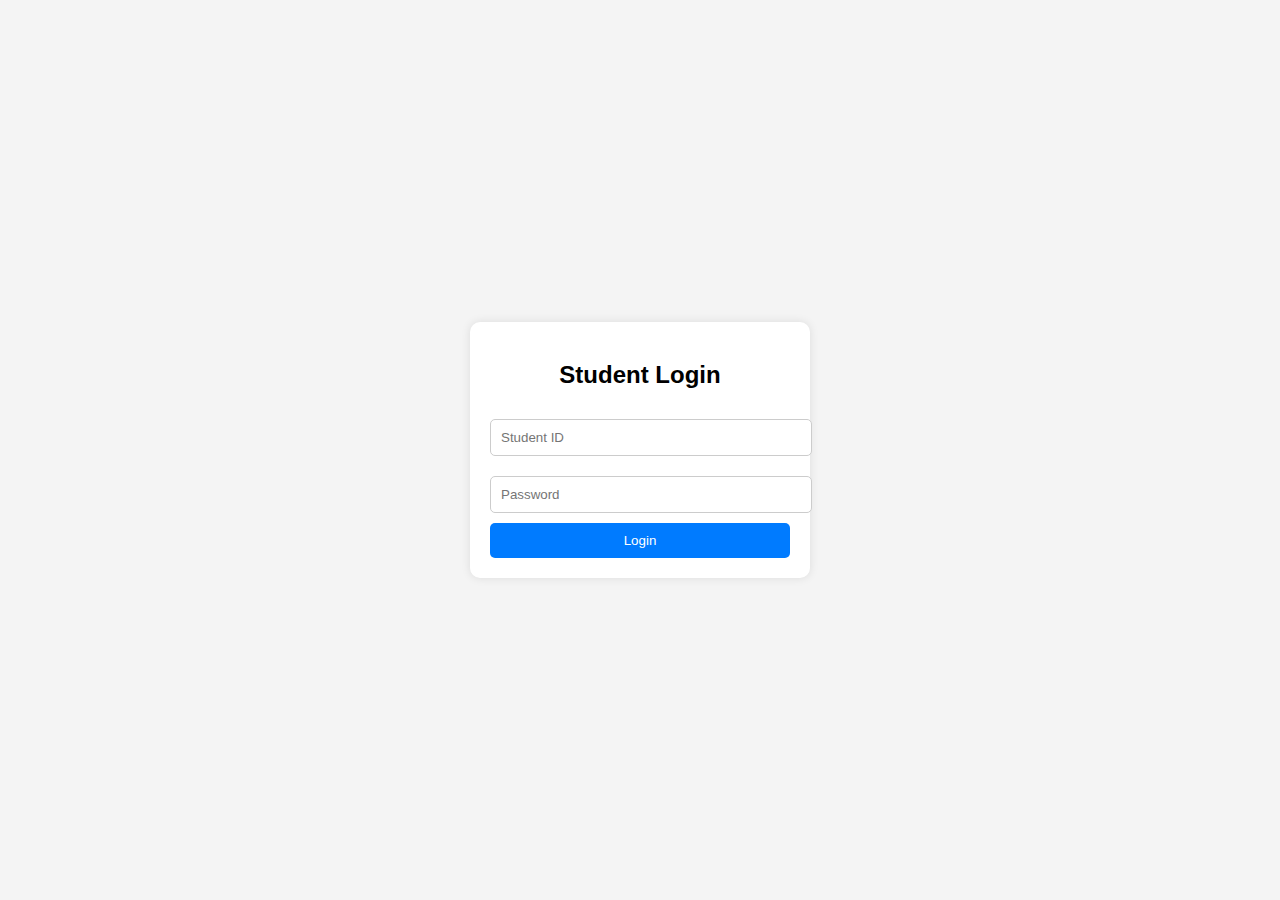
==== index.html @ 6e3e6be4 "first commit" ====
<!DOCTYPE html>
<html lang="en">
<head>
    <meta charset="UTF-8">
    <meta name="viewport" content="width=device-width, initial-scale=1.0">
    <title>Student Login</title>
    <style>
        body {
            font-family: Arial, sans-serif;
            background-color: #f4f4f4;
            display: flex;
            justify-content: center;
            align-items: center;
            height: 100vh;
            margin: 0;
        }
        .login-container {
            background: white;
            padding: 20px;
            border-radius: 10px;
            box-shadow: 0px 0px 10px rgba(0, 0, 0, 0.1);
            width: 300px;
            text-align: center;
        }
        .login-container h2 {
            margin-bottom: 20px;
        }
        .login-container input {
            width: 100%;
            padding: 10px;
            margin: 10px 0;
            border: 1px solid #ccc;
            border-radius: 5px;
        }
        .login-container button {
            width: 100%;
            padding: 10px;
            background: #007bff;
            color: white;
            border: none;
            border-radius: 5px;
            cursor: pointer;
        }
        .login-container button:hover {
            background: #0056b3;
        }
    </style>
</head>
<body>
    <div class="login-container">
        <h2>Student Login</h2>
        <form>
            <input type="text" placeholder="Student ID" required>
            <input type="password" placeholder="Password" required>
            <button type="submit">Login</button>
        </form>
    </div>
</body>
</html>
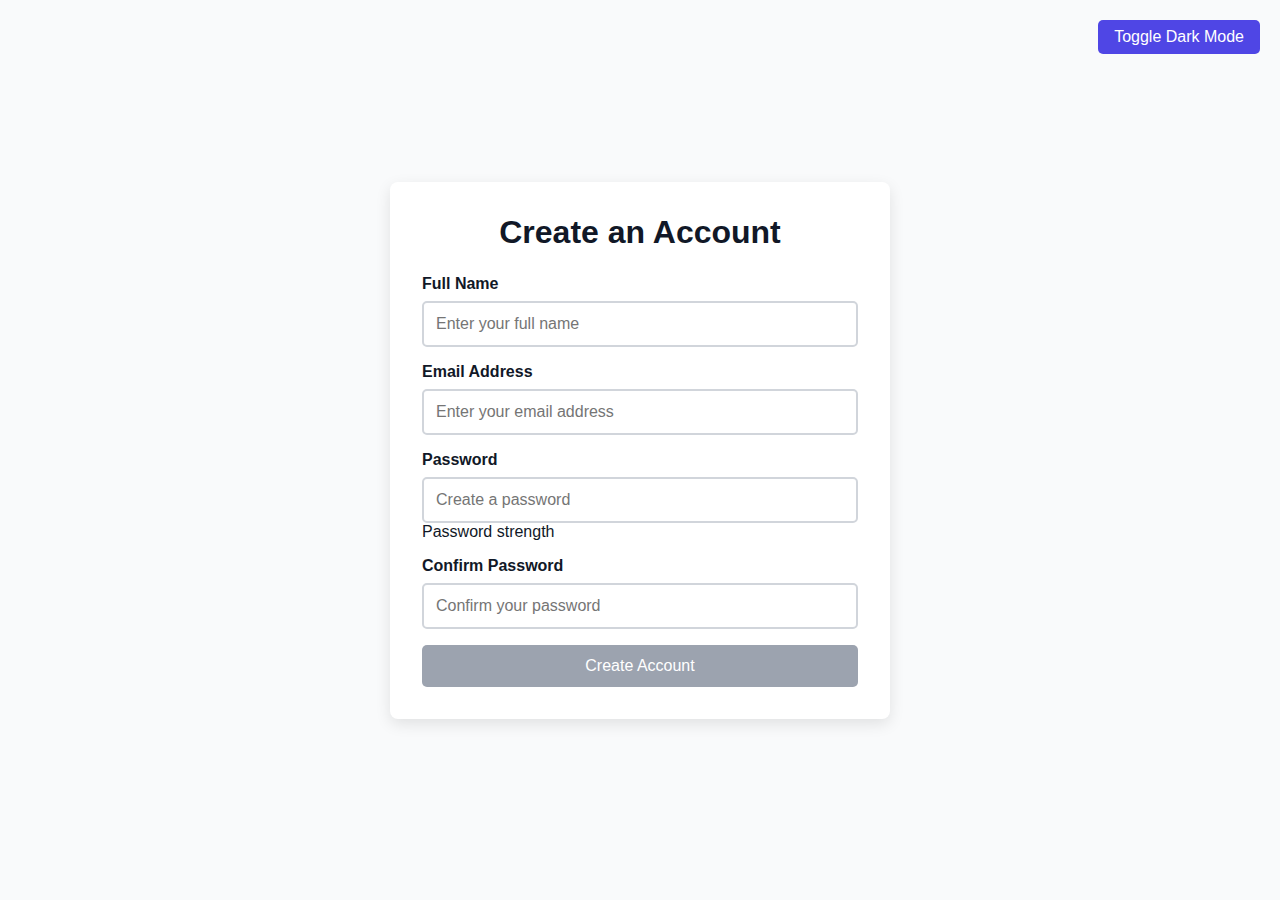
==== commit 4cc46d57: "first commit" ====
--- a/index.html
+++ b/index.html
@@ -3,57 +3,53 @@
 <head>
     <meta charset="UTF-8">
     <meta name="viewport" content="width=device-width, initial-scale=1.0">
-    <title>Student Login</title>
-    <style>
-        body {
-            font-family: Arial, sans-serif;
-            background-color: #f4f4f4;
-            display: flex;
-            justify-content: center;
-            align-items: center;
-            height: 100vh;
-            margin: 0;
-        }
-        .login-container {
-            background: white;
-            padding: 20px;
-            border-radius: 10px;
-            box-shadow: 0px 0px 10px rgba(0, 0, 0, 0.1);
-            width: 300px;
-            text-align: center;
-        }
-        .login-container h2 {
-            margin-bottom: 20px;
-        }
-        .login-container input {
-            width: 100%;
-            padding: 10px;
-            margin: 10px 0;
-            border: 1px solid #ccc;
-            border-radius: 5px;
-        }
-        .login-container button {
-            width: 100%;
-            padding: 10px;
-            background: #007bff;
-            color: white;
-            border: none;
-            border-radius: 5px;
-            cursor: pointer;
-        }
-        .login-container button:hover {
-            background: #0056b3;
-        }
-    </style>
+    <title>Interactive Registration Form</title>
+    <link rel="stylesheet" href="styles.css">
 </head>
 <body>
-    <div class="login-container">
-        <h2>Student Login</h2>
-        <form>
-            <input type="text" placeholder="Student ID" required>
-            <input type="password" placeholder="Password" required>
-            <button type="submit">Login</button>
+    <div class="theme-toggle">
+        <button id="themeButton"> Toggle Dark Mode</button>
+    </div>
+
+    <div class="container">
+        <h1>Create an Account</h1>
+        <form id="registrationForm">
+            <div class="form-group">
+                <label for="name">Full Name</label>
+                <input type="text" id="name" placeholder="Enter your full name">
+                <div class="error-message" id="nameError">Name must be at least 3 characters</div>
+            </div>
+
+            <div class="form-group">
+                <label for="email">Email Address</label>
+                <input type="email" id="email" placeholder="Enter your email address">
+                <div class="error-message" id="emailError">Please enter a valid email</div>
+            </div>
+
+            <div class="form-group">
+                <label for="password">Password</label>
+                <input type="password" id="password" placeholder="Create a password">
+                <div class="password-strength">
+                    <div class="strength-meter">
+                        <div class="strength-meter-fill" id="strengthMeter"></div>
+                    </div>
+                    <div class="strength-text" id="strengthText">Password strength</div>
+                </div>
+                <div class="error-message" id="passwordError">Password must be at least 8 characters with an uppercase, number, and special character</div>
+            </div>
+
+            <div class="form-group">
+                <label for="confirmPassword">Confirm Password</label>
+                <input type="password" id="confirmPassword" placeholder="Confirm your password">
+                <div class="error-message" id="confirmPasswordError">Passwords do not match</div>
+            </div>
+
+            <button type="submit" id="submitButton" disabled>Create Account</button>
         </form>
+
+        <div class="success-message" id="successMessage">🎉 Account created successfully!</div>
     </div>
+
+    <script src="script.js"></script>
 </body>
 </html>
--- a/styles.css
+++ b/styles.css
@@ -0,0 +1,130 @@
+:root {
+    --primary: #4f46e5;
+    --success: #10b981;
+    --error: #ef4444;
+    --gray: #d1d5db;
+    --bg-light: #f9fafb;
+    --bg-dark: #1e1e2e;
+    --text-light: #111827;
+    --text-dark: #e5e7eb;
+}
+
+* {
+    box-sizing: border-box;
+    margin: 0;
+    padding: 0;
+    font-family: 'Segoe UI', Tahoma, Geneva, Verdana, sans-serif;
+    transition: all 0.3s ease-in-out;
+}
+
+body {
+    background-color: var(--bg-light);
+    color: var(--text-light);
+    display: flex;
+    flex-direction: column;
+    align-items: center;
+    justify-content: center;
+    height: 100vh;
+    padding: 1rem;
+}
+
+.container {
+    background-color: white;
+    padding: 2rem;
+    border-radius: 8px;
+    box-shadow: 0 5px 15px rgba(0, 0, 0, 0.1);
+    width: 100%;
+    max-width: 500px;
+}
+
+h1 {
+    text-align: center;
+    margin-bottom: 1.5rem;
+}
+
+.form-group {
+    margin-bottom: 1rem;
+}
+
+label {
+    font-weight: 600;
+    display: block;
+    margin-bottom: 0.5rem;
+}
+
+input {
+    width: 100%;
+    padding: 0.75rem;
+    border: 2px solid var(--gray);
+    border-radius: 5px;
+    font-size: 1rem;
+}
+
+input:focus {
+    border-color: var(--primary);
+    box-shadow: 0 0 5px rgba(79, 70, 229, 0.5);
+}
+
+.error-message {
+    color: var(--error);
+    font-size: 0.875rem;
+    display: none;
+}
+
+button {
+    width: 100%;
+    padding: 0.75rem;
+    background-color: var(--primary);
+    color: white;
+    font-size: 1rem;
+    border: none;
+    border-radius: 5px;
+    cursor: pointer;
+    transition: background 0.3s;
+}
+
+button:hover:not(:disabled) {
+    background-color: #4338ca;
+}
+
+button:disabled {
+    background-color: #9ca3af;
+    cursor: not-allowed;
+}
+
+.success-message {
+    text-align: center;
+    color: var(--success);
+    font-size: 1rem;
+    margin-top: 1rem;
+    display: none;
+}
+
+
+body.dark-mode {
+    background-color: var(--bg-dark);
+    color: var(--text-dark);
+}
+
+.dark-mode .container {
+    background-color: #2d2d44;
+}
+
+.theme-toggle {
+    position: absolute;
+    top: 20px;
+    right: 20px;
+}
+
+#themeButton {
+    padding: 0.5rem 1rem;
+    background: var(--primary);
+    color: white;
+    border: none;
+    border-radius: 5px;
+    cursor: pointer;
+}
+
+#themeButton:hover {
+    background-color: #4338ca;
+}
